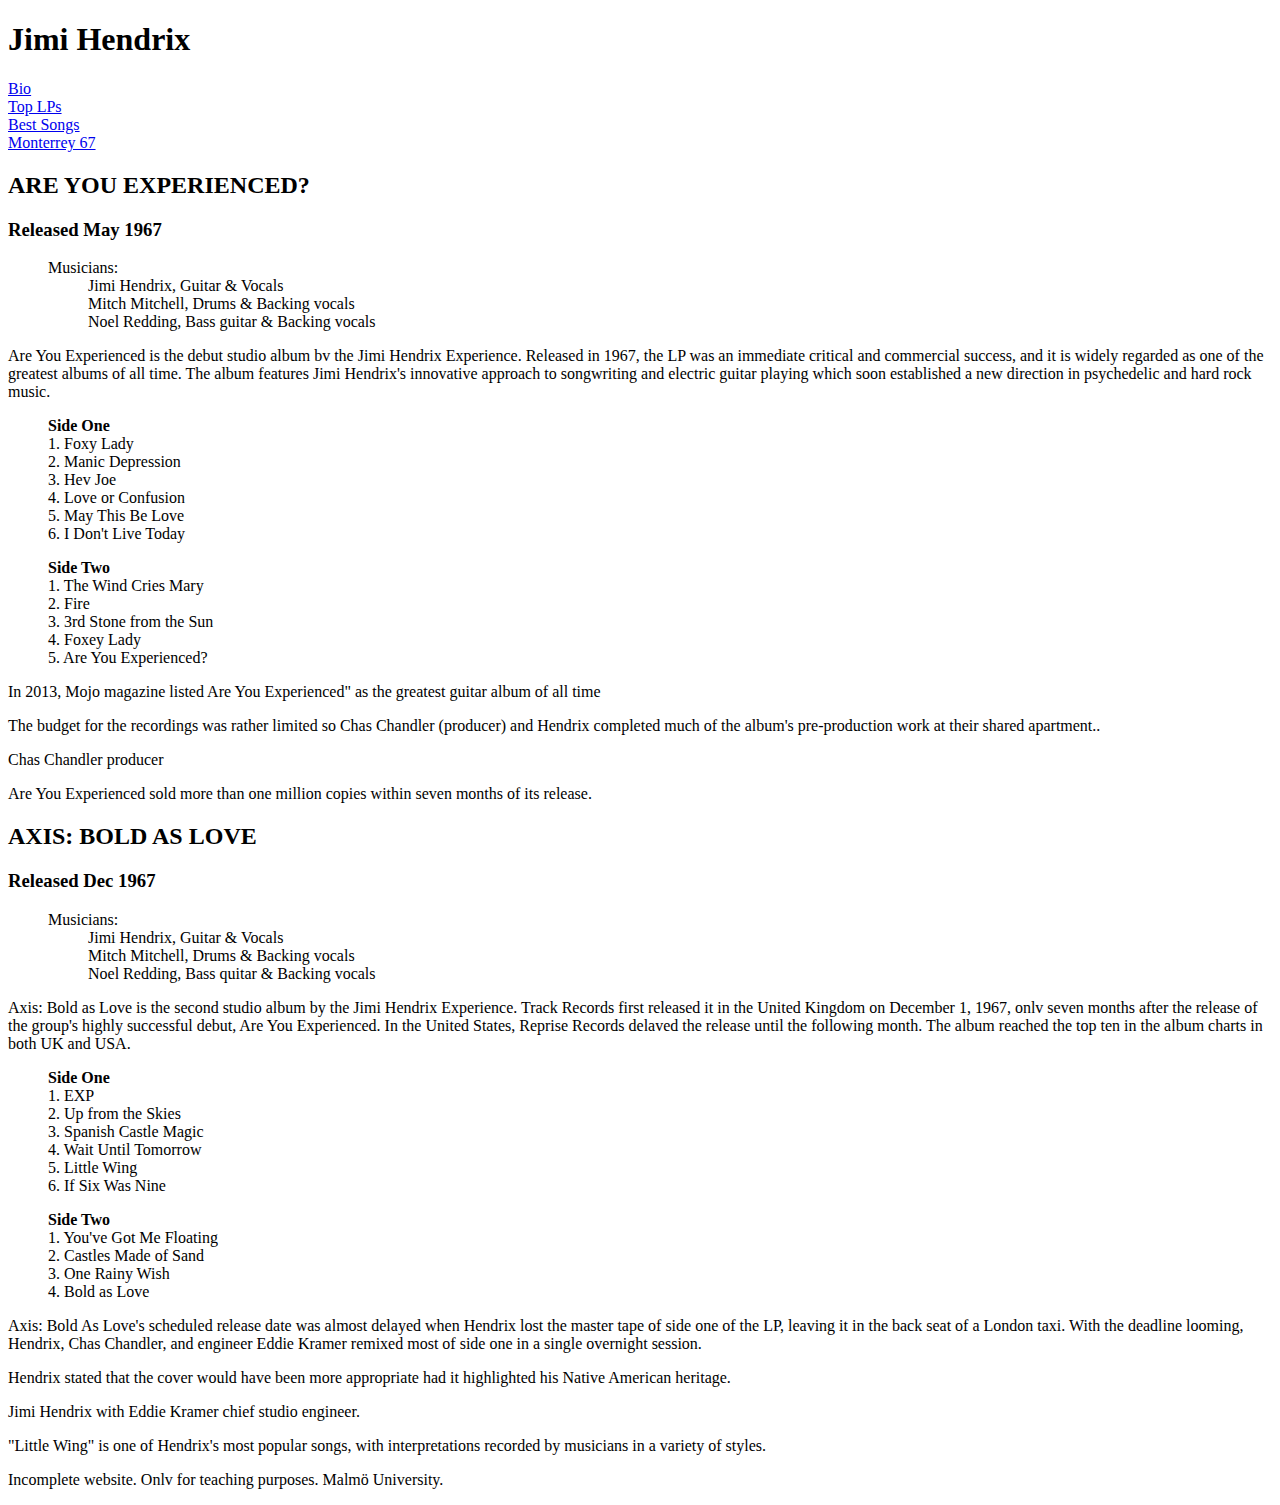
==== index.html @ 2b78b854 "html struktur" ====
<!DOCTYPE html>
<html lang="en">

<head>
    <meta charset="UTF-8">
    <meta name="viewport" content="width=device-width, initial-scale=1.0">
    <link rel="stylesheet" href="index.css">
    <title>Jimi Hendrix</title>
</head>

<body>
    <main>
        <header>
            <h1>Jimi Hendrix</h1>
        </header>

        <nav>
            <div>
                <a href="#">Bio</a>
            </div>
            <div>
                <a href="#">Top LPs</a>
            </div>
            <div>
                <a href="#">Best Songs</a>
            </div>
            <div>
                <a href="#">Monterrey 67</a>
            </div>
        </nav>

        <section>
            <article>
                <div>
                    <h2>ARE YOU EXPERIENCED?</h2>
                </div>
                <div>
                    <h3>Released May 1967</h3>
                </div>
                <div>
                    <ul>
                        <li>Musicians:</li>
                        <ul>
                            <li>Jimi Hendrix, Guitar & Vocals</li>
                            <li>Mitch Mitchell, Drums & Backing vocals </li>
                            <li>Noel Redding, Bass guitar & Backing vocals</li>
                        </ul>
                    </ul>
                </div>
                <div>
                    <p>Are You Experienced is the debut studio album bv the Jimi Hendrix Experience. Released in 1967,
                        the LP was an immediate critical and commercial success, and it is widely regarded as one of the
                        greatest albums of all time. The album features Jimi Hendrix's innovative approach to
                        songwriting and electric guitar playing which soon established a new direction in psychedelic
                        and hard rock music.</p>
                </div>

                <div>
                    <div>
                        <!-- bild här eller i css jag vet inte än-->
                    </div>
                    <div>
                        <ul>
                            <li> <span>Side One</span></li>
                            <li>1. Foxy Lady</li>
                            <li>2. Manic Depression</li>
                            <li>3. Hev Joe</li>
                            <li>4. Love or Confusion</li>
                            <li>5. May This Be Love</li>
                            <li>6. I Don't Live Today</li>
                        </ul>
                    </div>
                    <div>
                        <ul>
                            <li><span>Side Two</span></li>
                            <li>1. The Wind Cries Mary</li>
                            <li>2. Fire</li>
                            <li>3. 3rd Stone from the Sun</li>
                            <li>4. Foxey Lady</li>
                            <li>5. Are You Experienced?</li>
                        </ul>
                    </div>
                </div>
            </article>

            <article>
                <div>
                    <p>In 2013, Mojo magazine listed Are You Experienced" as the greatest guitar album of all time</p>
                </div>
                <div>
                    <p>The budget for the recordings was rather limited so
                        Chas Chandler (producer) and Hendrix completed much of the album's pre-production work at their
                        shared apartment..
                    </p>
                </div>
                <div>
                    <!--eventuellt bild här är inte säker om jag ska ha den här eller i css-->
                    <p>Chas Chandler producer</p>
                </div>
                <div>
                    <p>Are You Experienced sold more than one million copies within seven months of its release.</p>
                </div>
            </article>
        </section>

        <section>
            <article>
                <div>
                    <h2>AXIS: BOLD AS LOVE</h2>
                </div>
                <div>
                    <h3>Released Dec 1967</h3>
                </div>
                <div>
                    <ul>
                        <li>Musicians:</li>
                        <ul>
                            <li>Jimi Hendrix, Guitar & Vocals</li>
                            <li>Mitch Mitchell, Drums & Backing vocals</li>
                            <li>Noel Redding, Bass quitar & Backing vocals</li>
                        </ul>
                    </ul>
                </div>
                <div>
                    <p>Axis: Bold as Love is the second studio album by the Jimi Hendrix Experience. Track Records first
                        released it in the United Kingdom on December 1, 1967, onlv seven months after the release of
                        the group's highly successful debut, Are You Experienced. In the United States, Reprise Records
                        delaved the release until the following month. The album reached the top ten in the album charts
                        in both UK and USA.</p>
                </div>

                <div>
                    <div>
                        <!--bild här eller i css vet inte än-->
                    </div>
                    <div>
                        <ul>
                            <li><span>Side One</span></li>
                            <li>1. EXP</li>
                            <li>2. Up from the Skies</li>
                            <li>3. Spanish Castle Magic</li>
                            <li>4. Wait Until Tomorrow</li>
                            <li>5. Little Wing</li>
                            <li>6. If Six Was Nine</li>
                        </ul>
                    </div>
                    <div>
                        <ul>
                            <li><span>Side Two</span></li>
                            <li>1. You've Got Me Floating</li>
                            <li>2. Castles Made of Sand</li>
                            <li>3. One Rainy Wish</li>
                            <li>4. Bold as Love</li>
                        </ul>
                    </div>
                </div>
            </article>

            <article>
                <div>
                    <p>Axis: Bold As Love's scheduled release date was almost delayed when Hendrix lost the master tape
                        of side one of the LP, leaving it in the back seat of a London taxi. With the deadline looming,
                        Hendrix, Chas Chandler, and engineer Eddie Kramer remixed most of side one in a single overnight
                        session.</p>
                </div>
                <div>
                    <p>Hendrix stated that the cover would have been more appropriate had it highlighted his Native
                        American heritage.</p>
                </div>
                <div>
                    <!--eventuellt bild här eller i css inte säker än-->
                    <p>Jimi Hendrix with Eddie Kramer chief studio engineer. </p>
                </div>
                <div>
                    <p>"Little Wing" is one of Hendrix's most popular songs, with interpretations
                        recorded by musicians in a variety of styles.</p>
                </div>
            </article>
        </section>

        <footer>
            <p>Incomplete website. Onlv for teaching purposes. Malmö University.</p>
        </footer>
    </main>

</body>

</html>
---- index.css ----
* {
    box-sizing: border-box;
}

@font-face {
    font-family: barlow_condesed;
    src: url("./fonts/Barlow_Condensed/BarlowCondensed-Black.ttf");
}

@font-face {
    font-family: barlow_semi;
    src: url("./fonts/Barlow_Semi_Condensed/BarlowSemiCondensed-Black.ttf");
}

@font-face {
    font-family: bungee_outline;
    src: url("./fonts/Bungee_Outline/BungeeOutline-Regular.ttf");
}

@font-face {
    font-family: bungee_shade;
    src: url("./fonts/Bungee_Shade/BungeeShade-Regular.ttf");
}

ul {
    list-style: none;
}

span {
    font-weight: bold;
}
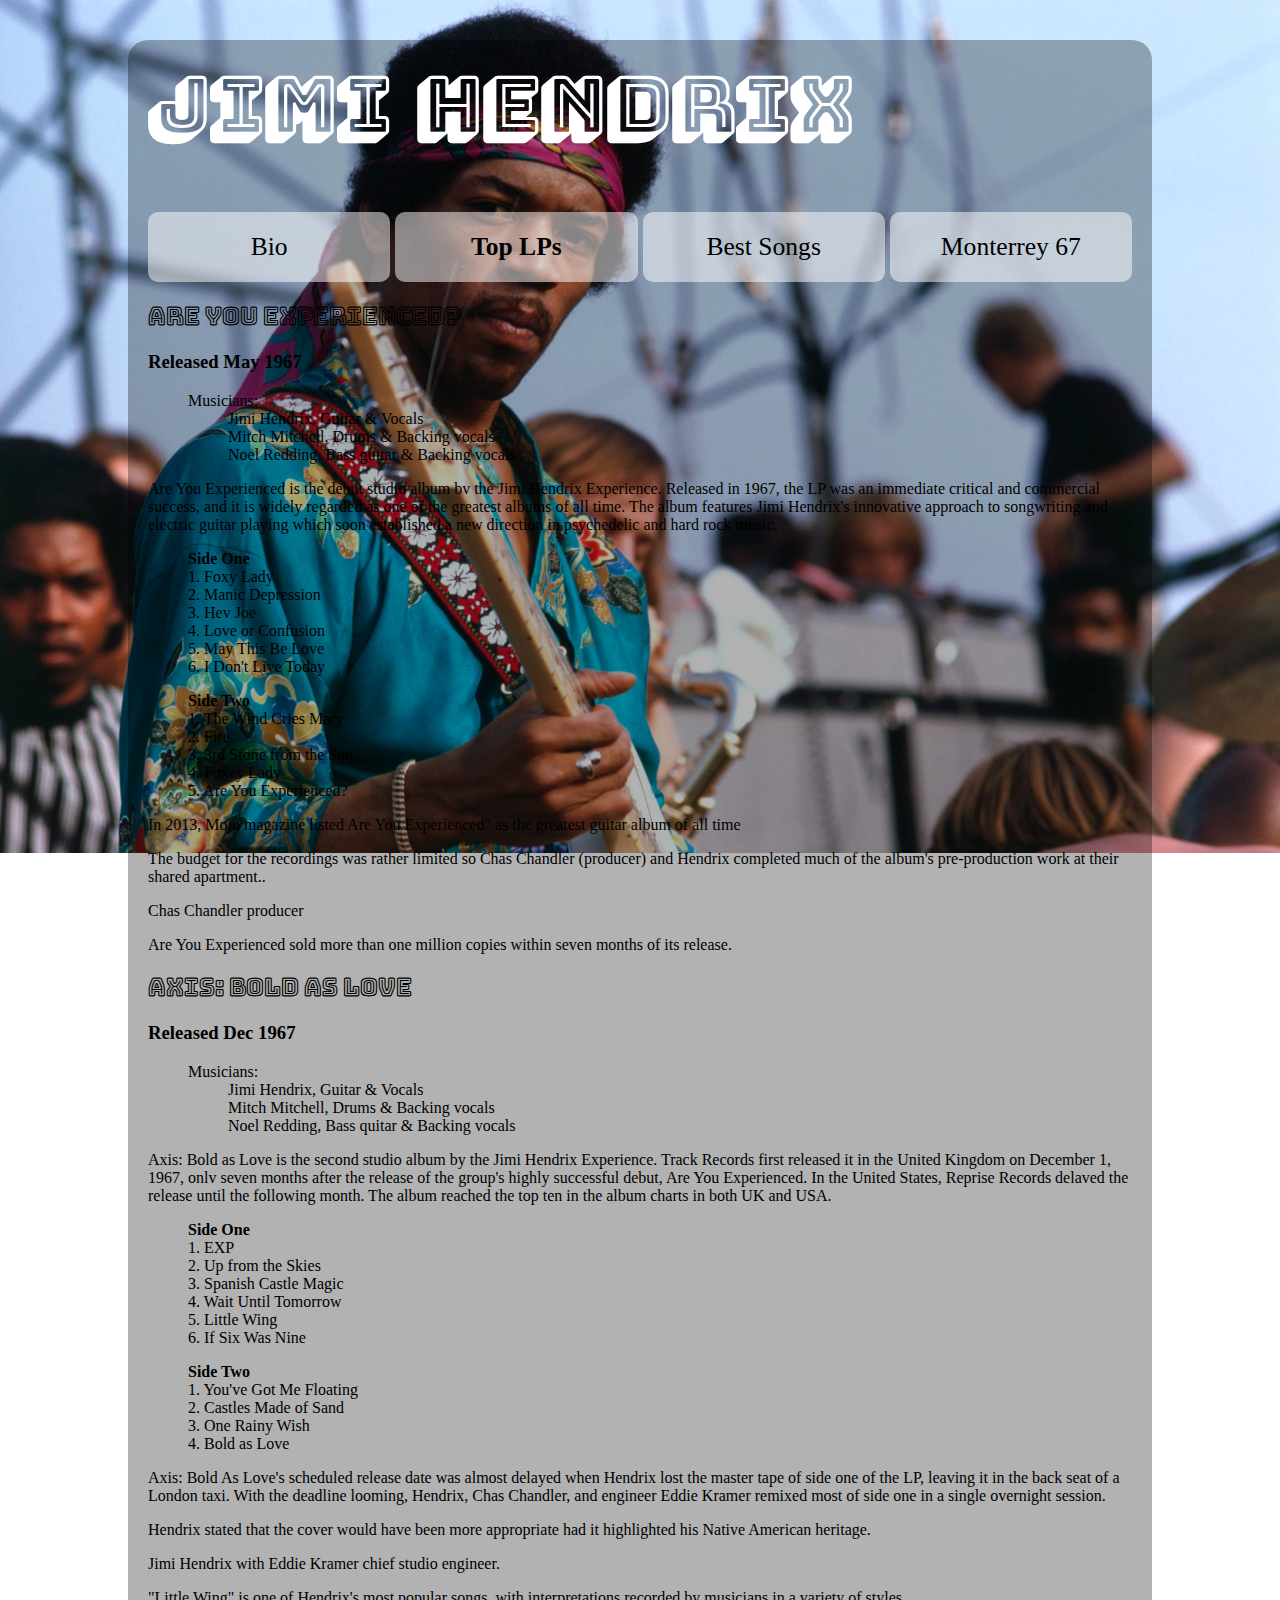
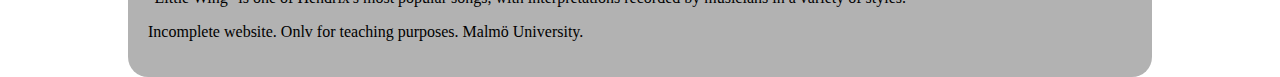
==== commit 43a8140f: "titel och nav" ====
--- a/index.html
+++ b/index.html
@@ -19,7 +19,7 @@
                 <a href="#">Bio</a>
             </div>
             <div>
-                <a href="#">Top LPs</a>
+                <a href="#"><span>Top LPs</span></a>
             </div>
             <div>
                 <a href="#">Best Songs</a>
@@ -55,7 +55,7 @@
                         and hard rock music.</p>
                 </div>
 
-                <div>
+                <div class="grid_one">
                     <div>
                         <!-- bild här eller i css jag vet inte än-->
                     </div>
@@ -83,7 +83,7 @@
                 </div>
             </article>
 
-            <article>
+            <article class="grid_two">
                 <div>
                     <p>In 2013, Mojo magazine listed Are You Experienced" as the greatest guitar album of all time</p>
                 </div>
@@ -129,7 +129,7 @@
                         in both UK and USA.</p>
                 </div>
 
-                <div>
+                <div class="grid_one">
                     <div>
                         <!--bild här eller i css vet inte än-->
                     </div>
@@ -156,7 +156,7 @@
                 </div>
             </article>
 
-            <article>
+            <article class="grid_three">
                 <div>
                     <p>Axis: Bold As Love's scheduled release date was almost delayed when Hendrix lost the master tape
                         of side one of the LP, leaving it in the back seat of a London taxi. With the deadline looming,
--- a/index.css
+++ b/index.css
@@ -22,6 +22,64 @@
     src: url("./fonts/Bungee_Shade/BungeeShade-Regular.ttf");
 }
 
+body {
+    margin: 0;
+    background-image: url("./bilder/jimi-hendrix-08.jpg");
+    background-size: contain;
+    background-repeat: no-repeat;
+    background-position:
+
+}
+
+main {
+    background-color: rgb(0, 0, 0, 0.3);
+    width: 80vw;
+    margin-left: auto;
+    margin-right: auto;
+    margin-top: 40px;
+    border-radius: 20px;
+    padding: 20px;
+}
+
+h1 {
+    font-family: bungee_shade;
+    color: white;
+    font-size: 6vw;
+    margin-top: 0;
+    margin-bottom: 60px;
+}
+
+nav {
+    display: flex;
+    align-items: center;
+    justify-content: center;
+    gap: 5px;
+}
+
+nav div {
+    background-color: rgba(255, 255, 255, 0.5);
+    flex-grow: 1;
+    flex-basis: 0;
+    flex-shrink: 1;
+    border-radius: 10px;
+    text-align: center;
+}
+
+a {
+    text-decoration: none;
+    display: block;
+    padding-top: 20px;
+    padding-bottom: 20px;
+    padding-left: 30px;
+    padding-right: 30px;
+    font-size: 2vw;
+    color: black;
+}
+
+h2 {
+    font-family: bungee_outline;
+}
+
 ul {
     list-style: none;
 }
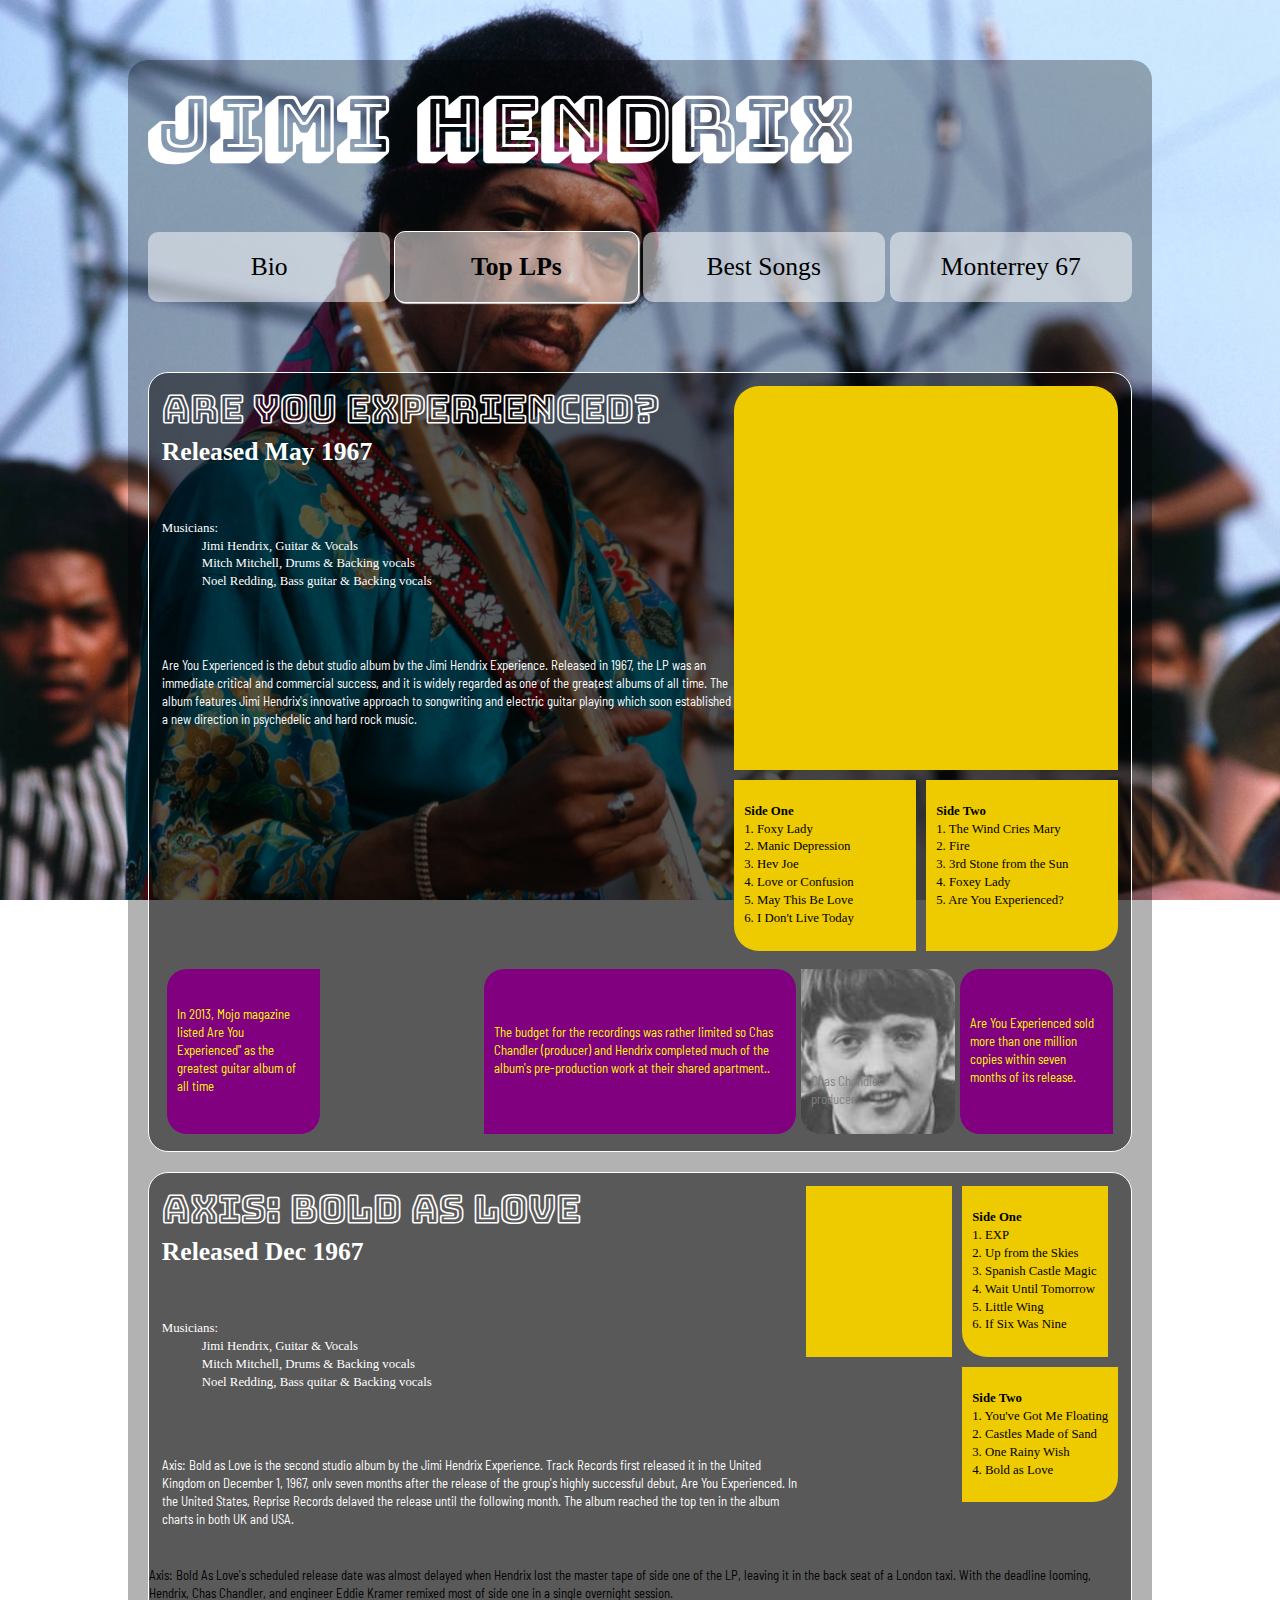
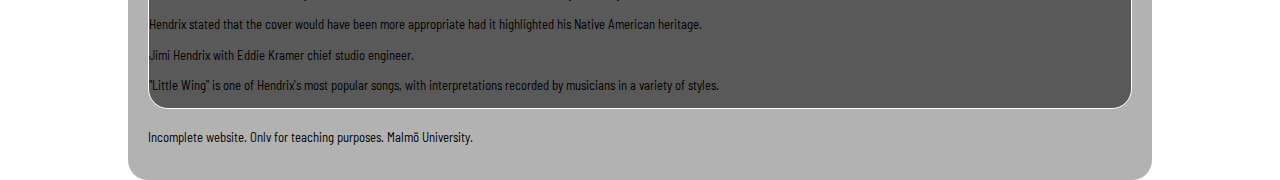
==== commit 47fb0424: "i princip klar med första delen (översidan)" ====
--- a/index.html
+++ b/index.html
@@ -30,57 +30,67 @@
         </nav>
 
         <section>
-            <article>
-                <div>
-                    <h2>ARE YOU EXPERIENCED?</h2>
-                </div>
-                <div>
-                    <h3>Released May 1967</h3>
-                </div>
-                <div>
-                    <ul>
-                        <li>Musicians:</li>
+            <article class="wrapper">
+                <div class="flex">
+                    <div>
+                        <h2>ARE YOU EXPERIENCED?</h2>
+                        <h3>Released May 1967</h3>
+                    </div>
+
+                    <div>
                         <ul>
-                            <li>Jimi Hendrix, Guitar & Vocals</li>
-                            <li>Mitch Mitchell, Drums & Backing vocals </li>
-                            <li>Noel Redding, Bass guitar & Backing vocals</li>
+                            <li>Musicians:</li>
+                            <ul>
+                                <li>Jimi Hendrix, Guitar & Vocals</li>
+                                <li>Mitch Mitchell, Drums & Backing vocals </li>
+                                <li>Noel Redding, Bass guitar & Backing vocals</li>
+                            </ul>
                         </ul>
-                    </ul>
-                </div>
-                <div>
-                    <p>Are You Experienced is the debut studio album bv the Jimi Hendrix Experience. Released in 1967,
-                        the LP was an immediate critical and commercial success, and it is widely regarded as one of the
-                        greatest albums of all time. The album features Jimi Hendrix's innovative approach to
-                        songwriting and electric guitar playing which soon established a new direction in psychedelic
-                        and hard rock music.</p>
-                </div>
-
-                <div class="grid_one">
-                    <div>
-                        <!-- bild här eller i css jag vet inte än-->
-                    </div>
-                    <div>
-                        <ul>
-                            <li> <span>Side One</span></li>
-                            <li>1. Foxy Lady</li>
-                            <li>2. Manic Depression</li>
-                            <li>3. Hev Joe</li>
-                            <li>4. Love or Confusion</li>
-                            <li>5. May This Be Love</li>
-                            <li>6. I Don't Live Today</li>
-                        </ul>
-                    </div>
-                    <div>
-                        <ul>
-                            <li><span>Side Two</span></li>
-                            <li>1. The Wind Cries Mary</li>
-                            <li>2. Fire</li>
-                            <li>3. 3rd Stone from the Sun</li>
-                            <li>4. Foxey Lady</li>
-                            <li>5. Are You Experienced?</li>
-                        </ul>
-                    </div>
-                </div>
+                    </div>
+                    <div>
+                        <p>Are You Experienced is the debut studio album bv the Jimi Hendrix Experience. Released in
+                            1967,
+                            the LP was an immediate critical and commercial success, and it is widely regarded as one of
+                            the
+                            greatest albums of all time. The album features Jimi Hendrix's innovative approach to
+                            songwriting and electric guitar playing which soon established a new direction in
+                            psychedelic
+                            and hard rock music.</p>
+                    </div>
+                </div>
+
+                <article>
+                    <div class="grid_one">
+                        <div id="img_one">
+                            <!-- bild här eller i css jag vet inte än-->
+                            <!--<img src="./bilder/are_you_experienced.jpg" alt="">-->
+                            <div>
+
+                            </div>
+                        </div>
+                        <div>
+                            <ul>
+                                <li> <span>Side One</span></li>
+                                <li>1. Foxy Lady</li>
+                                <li>2. Manic Depression</li>
+                                <li>3. Hev Joe</li>
+                                <li>4. Love or Confusion</li>
+                                <li>5. May This Be Love</li>
+                                <li>6. I Don't Live Today</li>
+                            </ul>
+                        </div>
+                        <div>
+                            <ul>
+                                <li><span>Side Two</span></li>
+                                <li>1. The Wind Cries Mary</li>
+                                <li>2. Fire</li>
+                                <li>3. 3rd Stone from the Sun</li>
+                                <li>4. Foxey Lady</li>
+                                <li>5. Are You Experienced?</li>
+                            </ul>
+                        </div>
+                    </div>
+                </article>
             </article>
 
             <article class="grid_two">
@@ -95,7 +105,7 @@
                 </div>
                 <div>
                     <!--eventuellt bild här är inte säker om jag ska ha den här eller i css-->
-                    <p>Chas Chandler producer</p>
+                    <p>Chas Chandler <br>producer</br></p>
                 </div>
                 <div>
                     <p>Are You Experienced sold more than one million copies within seven months of its release.</p>
@@ -104,59 +114,65 @@
         </section>
 
         <section>
-            <article>
-                <div>
-                    <h2>AXIS: BOLD AS LOVE</h2>
-                </div>
-                <div>
-                    <h3>Released Dec 1967</h3>
-                </div>
-                <div>
-                    <ul>
-                        <li>Musicians:</li>
+            <article class="wrapper">
+                <div class="flex">
+                    <div>
+                        <h2>AXIS: BOLD AS LOVE</h2>
+                        <h3>Released Dec 1967</h3>
+                    </div>
+                    <div>
                         <ul>
-                            <li>Jimi Hendrix, Guitar & Vocals</li>
-                            <li>Mitch Mitchell, Drums & Backing vocals</li>
-                            <li>Noel Redding, Bass quitar & Backing vocals</li>
+                            <li>Musicians:</li>
+                            <ul>
+                                <li>Jimi Hendrix, Guitar & Vocals</li>
+                                <li>Mitch Mitchell, Drums & Backing vocals</li>
+                                <li>Noel Redding, Bass quitar & Backing vocals</li>
+                            </ul>
                         </ul>
-                    </ul>
-                </div>
-                <div>
-                    <p>Axis: Bold as Love is the second studio album by the Jimi Hendrix Experience. Track Records first
-                        released it in the United Kingdom on December 1, 1967, onlv seven months after the release of
-                        the group's highly successful debut, Are You Experienced. In the United States, Reprise Records
-                        delaved the release until the following month. The album reached the top ten in the album charts
-                        in both UK and USA.</p>
-                </div>
-
-                <div class="grid_one">
-                    <div>
-                        <!--bild här eller i css vet inte än-->
-                    </div>
-                    <div>
-                        <ul>
-                            <li><span>Side One</span></li>
-                            <li>1. EXP</li>
-                            <li>2. Up from the Skies</li>
-                            <li>3. Spanish Castle Magic</li>
-                            <li>4. Wait Until Tomorrow</li>
-                            <li>5. Little Wing</li>
-                            <li>6. If Six Was Nine</li>
-                        </ul>
-                    </div>
-                    <div>
-                        <ul>
-                            <li><span>Side Two</span></li>
-                            <li>1. You've Got Me Floating</li>
-                            <li>2. Castles Made of Sand</li>
-                            <li>3. One Rainy Wish</li>
-                            <li>4. Bold as Love</li>
-                        </ul>
-                    </div>
-                </div>
-            </article>
-
-            <article class="grid_three">
+                    </div>
+                    <div>
+                        <p>Axis: Bold as Love is the second studio album by the Jimi Hendrix Experience. Track Records
+                            first
+                            released it in the United Kingdom on December 1, 1967, onlv seven months after the release
+                            of
+                            the group's highly successful debut, Are You Experienced. In the United States, Reprise
+                            Records
+                            delaved the release until the following month. The album reached the top ten in the album
+                            charts
+                            in both UK and USA.</p>
+                    </div>
+                </div>
+
+                <article>
+                    <div class="grid_one">
+                        <div id="img_two">
+                            <!--bild här eller i css vet inte än-->
+                        </div>
+                        <div>
+                            <ul>
+                                <li><span>Side One</span></li>
+                                <li>1. EXP</li>
+                                <li>2. Up from the Skies</li>
+                                <li>3. Spanish Castle Magic</li>
+                                <li>4. Wait Until Tomorrow</li>
+                                <li>5. Little Wing</li>
+                                <li>6. If Six Was Nine</li>
+                            </ul>
+                        </div>
+                        <div>
+                            <ul>
+                                <li><span>Side Two</span></li>
+                                <li>1. You've Got Me Floating</li>
+                                <li>2. Castles Made of Sand</li>
+                                <li>3. One Rainy Wish</li>
+                                <li>4. Bold as Love</li>
+                            </ul>
+                        </div>
+                    </div>
+                </article>
+            </article>
+
+            <article id="grid_three">
                 <div>
                     <p>Axis: Bold As Love's scheduled release date was almost delayed when Hendrix lost the master tape
                         of side one of the LP, leaving it in the back seat of a London taxi. With the deadline looming,
--- a/index.css
+++ b/index.css
@@ -13,6 +13,11 @@
 }
 
 @font-face {
+    font-family: barlow_semi_regular;
+    src: url("./fonts/Barlow_Semi_Condensed/BarlowSemiCondensed-Regular.ttf");
+}
+
+@font-face {
     font-family: bungee_outline;
     src: url("./fonts/Bungee_Outline/BungeeOutline-Regular.ttf");
 }
@@ -25,10 +30,9 @@
 body {
     margin: 0;
     background-image: url("./bilder/jimi-hendrix-08.jpg");
-    background-size: contain;
+    background-size: cover;
     background-repeat: no-repeat;
-    background-position:
-
+    background-attachment: fixed;
 }
 
 main {
@@ -36,7 +40,7 @@
     width: 80vw;
     margin-left: auto;
     margin-right: auto;
-    margin-top: 40px;
+    margin-top: 60px;
     border-radius: 20px;
     padding: 20px;
 }
@@ -47,22 +51,6 @@
     font-size: 6vw;
     margin-top: 0;
     margin-bottom: 60px;
-}
-
-nav {
-    display: flex;
-    align-items: center;
-    justify-content: center;
-    gap: 5px;
-}
-
-nav div {
-    background-color: rgba(255, 255, 255, 0.5);
-    flex-grow: 1;
-    flex-basis: 0;
-    flex-shrink: 1;
-    border-radius: 10px;
-    text-align: center;
 }
 
 a {
@@ -78,12 +66,209 @@
 
 h2 {
     font-family: bungee_outline;
+    margin: 0;
+    color: white;
+    font-size: 3vw;
+}
+
+h3 {
+    margin: 0;
+    margin-top: 5px;
+    color: white;
+    font-size: 2vw;
+}
+
+p {
+    font-size: 1vw;
+    line-height: 1.4;
+    font-family: barlow_semi_regular;
+    font-weight: lighter;
 }
 
 ul {
     list-style: none;
+    font-size: 1vw;
+    line-height: 1.4;
+}
+
+nav {
+    display: flex;
+    align-items: center;
+    justify-content: center;
+
+    gap: 5px;
+    margin-bottom: 70px;
+}
+
+nav div:nth-child(2) {
+    outline: 1px solid white;
+    box-shadow: 1px 1px 1px 1px rgba(255, 255, 255, 0.8);
+}
+
+nav div:nth-child(1):hover {
+    background-color: rgba(0, 0, 0, 0.5);
+}
+
+nav div:nth-child(2) a:hover {
+    color: black;
+}
+
+nav div:nth-child(3):hover {
+    background-color: rgba(0, 0, 0, 0.5);
+}
+
+nav div:nth-child(4):hover {
+    background-color: rgba(0, 0, 0, 0.5);
+}
+
+nav div a:hover {
+    color: white;
+}
+
+nav div {
+    background-color: rgba(255, 255, 255, 0.5);
+    flex-grow: 1;
+    flex-basis: 0;
+    flex-shrink: 1;
+    border-radius: 10px;
+    text-align: center;
 }
 
 span {
     font-weight: bold;
+}
+
+section {
+    background-color: rgba(0, 0, 0, 0.5);
+    border: 1px solid white;
+    border-radius: 20px;
+    margin-top: 20px;
+    margin-bottom: 20px;
+    margin-left: auto;
+    margin-right: auto;
+}
+
+.wrapper {
+    display: flex;
+    width: 100%;
+    justify-content: center;
+    padding: 1vw;
+}
+
+.wrapper:nth-child(2) {
+    gap: 10px;
+}
+
+.flex {
+    display: flex;
+    flex-direction: column;
+    gap: 40px;
+    flex-grow: 1;
+    flex-basis: 0;
+}
+
+.flex p {
+    color: white;
+}
+
+.flex div>ul {
+    padding: 0;
+    color: white;
+}
+
+.grid_one {
+    display: grid;
+    grid-template-columns: repeat(2, 1fr);
+    grid-template-rows: 1fr auto;
+    row-gap: 10px;
+    column-gap: 10px;
+    background-color: transparent;
+}
+
+.grid_one div>ul {
+    padding: 10px;
+}
+
+.grid_one div {
+    background-color: #eecb00;
+}
+
+.grid_one div:nth-child(1)>div {}
+
+.grid_one div:nth-child(2) {
+    border-radius: 0 0 0 25px;
+}
+
+.grid_one div:nth-child(3) {
+    border-radius: 0 0 25px 0;
+    grid-column: 2 / 4;
+}
+
+#img_one {
+    grid-column: 1 / 4;
+    background-image: url("./bilder/are_you_experienced.jpg");
+    background-position: center;
+    background-repeat: no-repeat;
+    background-size: cover;
+    padding: 15vw;
+    border-radius: 25px 25px 0 0;
+
+    transition-property: background;
+    transition-duration: 1000ms;
+}
+
+#img_one:hover {
+    background-image: url("./bilder/groupphoto.jpg");
+}
+
+
+.grid_two {
+    display: grid;
+    grid-template-columns: repeat(6, 1fr);
+    background-color: transparent;
+    margin: 1vw;
+    margin-top: 0;
+    padding: 5px;
+    gap: 5px;
+    color: yellow;
+}
+
+.grid_two div {
+    padding: 25px 10px 25px 10px;
+    display: flex;
+    font-size: 1vw;
+    align-items: center;
+    background-color: purple;
+}
+
+.grid_two div p {
+    text-align: left;
+    line-height: 1.4;
+}
+
+.grid_two div:nth-child(1) {
+    border-radius: 20px 0 20px 20px;
+}
+
+.grid_two div:nth-child(2) {
+    grid-column: 3 / span 2;
+    border-radius: 20px 20px 20px 0;
+}
+
+.grid_two div:nth-child(3) {
+    border-radius: 0 20px 20px 20px;
+    color: grey;
+    align-items: end;
+
+    background-image: url("./bilder/chas_chandler.jpg");
+    background-position: center;
+    background-repeat: no-repeat;
+}
+
+.grid_two div:nth-child(3)>p {
+    margin: 0;
+}
+
+.grid_two div:nth-child(4) {
+    border-radius: 20px 20px 0 20px;
 }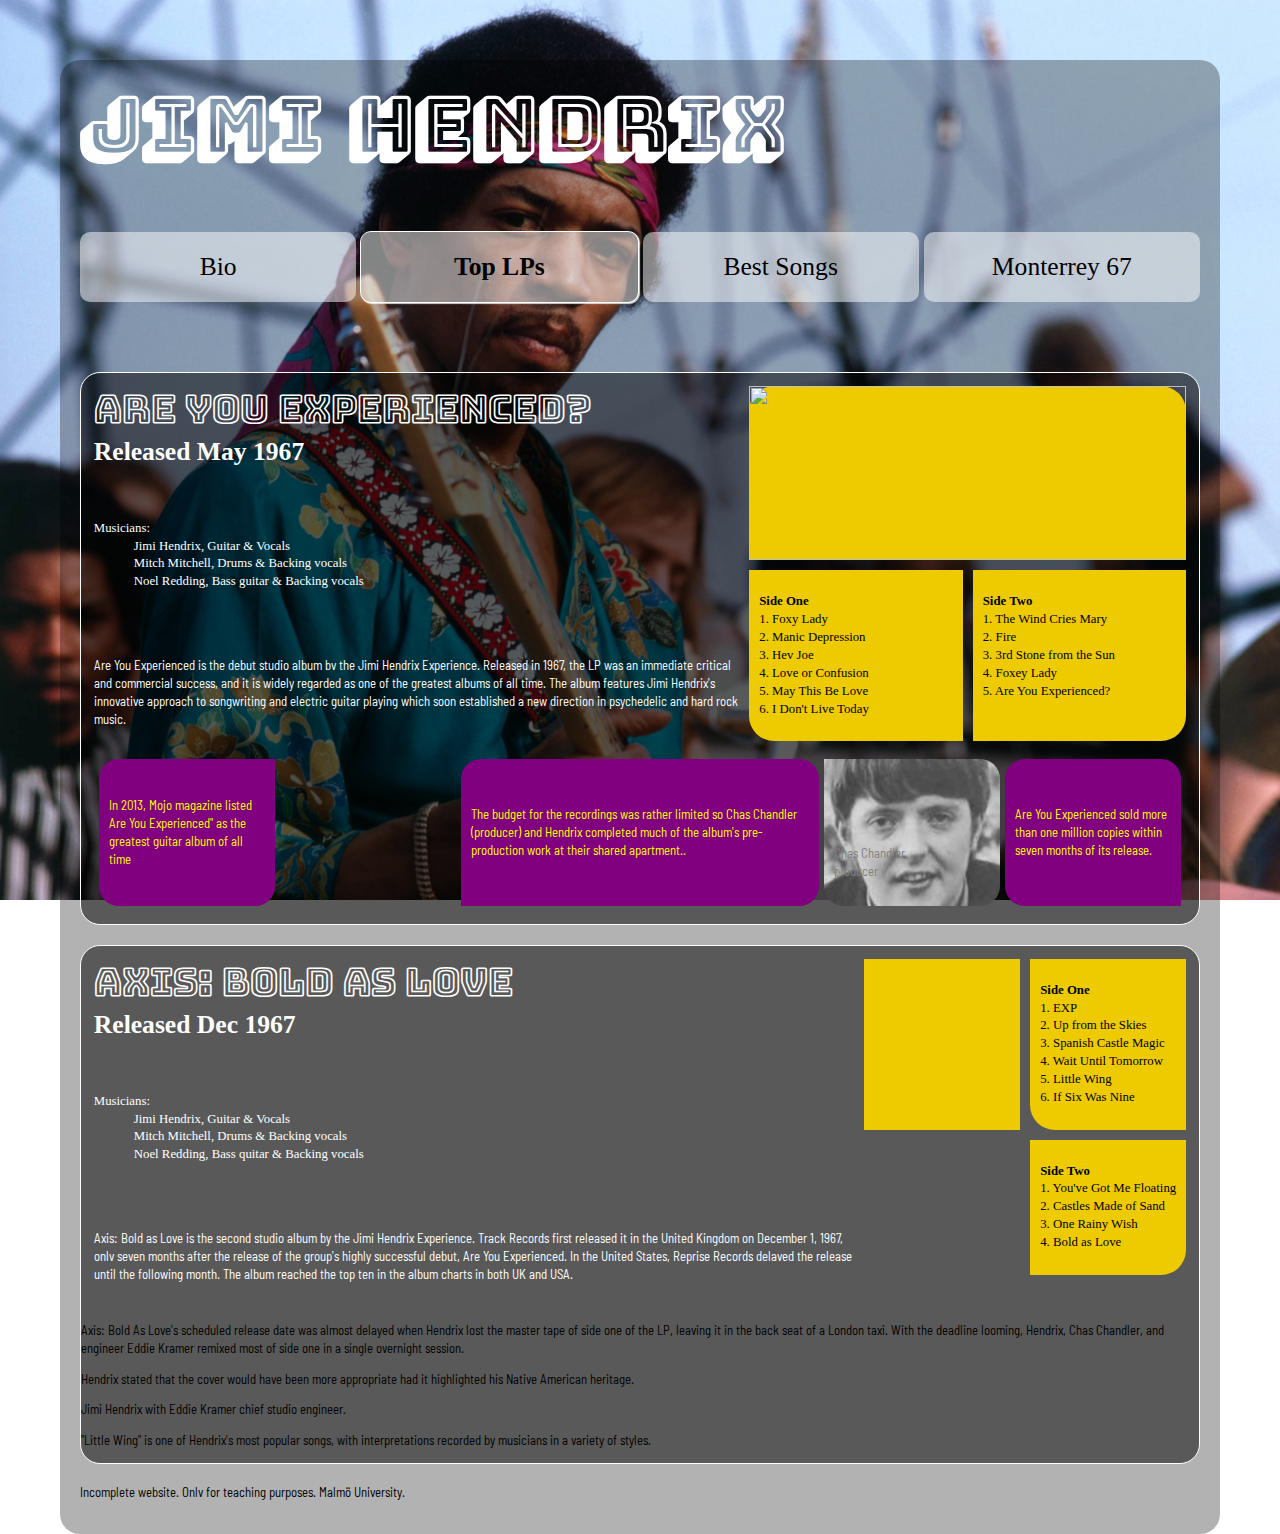
==== commit df3ddcd3: "lagt till en bild i html" ====
--- a/index.html
+++ b/index.html
@@ -59,38 +59,38 @@
                     </div>
                 </div>
 
-                <article>
-                    <div class="grid_one">
-                        <div id="img_one">
-                            <!-- bild här eller i css jag vet inte än-->
-                            <!--<img src="./bilder/are_you_experienced.jpg" alt="">-->
-                            <div>
-
-                            </div>
-                        </div>
+
+                <div class="grid_one">
+                    <div id="img_one">
+                        <!-- bild här eller i css jag vet inte än-->
+                        <!--<img src="./bilder/are_you_experienced.jpg" alt="">-->
+                        <img src="bilder/are_you_experienced.jpg" alt="">
                         <div>
-                            <ul>
-                                <li> <span>Side One</span></li>
-                                <li>1. Foxy Lady</li>
-                                <li>2. Manic Depression</li>
-                                <li>3. Hev Joe</li>
-                                <li>4. Love or Confusion</li>
-                                <li>5. May This Be Love</li>
-                                <li>6. I Don't Live Today</li>
-                            </ul>
-                        </div>
-                        <div>
-                            <ul>
-                                <li><span>Side Two</span></li>
-                                <li>1. The Wind Cries Mary</li>
-                                <li>2. Fire</li>
-                                <li>3. 3rd Stone from the Sun</li>
-                                <li>4. Foxey Lady</li>
-                                <li>5. Are You Experienced?</li>
-                            </ul>
-                        </div>
-                    </div>
-                </article>
+
+                        </div>
+                    </div>
+                    <div>
+                        <ul>
+                            <li> <span>Side One</span></li>
+                            <li>1. Foxy Lady</li>
+                            <li>2. Manic Depression</li>
+                            <li>3. Hev Joe</li>
+                            <li>4. Love or Confusion</li>
+                            <li>5. May This Be Love</li>
+                            <li>6. I Don't Live Today</li>
+                        </ul>
+                    </div>
+                    <div>
+                        <ul>
+                            <li><span>Side Two</span></li>
+                            <li>1. The Wind Cries Mary</li>
+                            <li>2. Fire</li>
+                            <li>3. 3rd Stone from the Sun</li>
+                            <li>4. Foxey Lady</li>
+                            <li>5. Are You Experienced?</li>
+                        </ul>
+                    </div>
+                </div>
             </article>
 
             <article class="grid_two">
--- a/index.css
+++ b/index.css
@@ -37,9 +37,9 @@
 
 main {
     background-color: rgb(0, 0, 0, 0.3);
-    width: 80vw;
-    margin-left: auto;
-    margin-right: auto;
+    max-width: 1200px;
+    margin-left: 60px;
+    margin-right: 60px;
     margin-top: 60px;
     border-radius: 20px;
     padding: 20px;
@@ -179,10 +179,11 @@
 .grid_one {
     display: grid;
     grid-template-columns: repeat(2, 1fr);
-    grid-template-rows: 1fr auto;
+    grid-template-rows: 1fr;
     row-gap: 10px;
     column-gap: 10px;
     background-color: transparent;
+    flex-basis: 40%;
 }
 
 .grid_one div>ul {
@@ -201,20 +202,23 @@
 
 .grid_one div:nth-child(3) {
     border-radius: 0 0 25px 0;
-    grid-column: 2 / 4;
+    grid-column: 2 / 3;
 }
 
 #img_one {
-    grid-column: 1 / 4;
-    background-image: url("./bilder/are_you_experienced.jpg");
-    background-position: center;
+    grid-column: 1 / 3;
+    /*background-image: url("./bilder/are_you_experienced.jpg");*/
+    /*background-position: center;
     background-repeat: no-repeat;
     background-size: cover;
-    padding: 15vw;
+    padding: 15vw;*/
     border-radius: 25px 25px 0 0;
 
-    transition-property: background;
-    transition-duration: 1000ms;
+}
+
+img {
+    width: 100%;
+    height: 100%;
 }
 
 #img_one:hover {
@@ -271,4 +275,11 @@
 
 .grid_two div:nth-child(4) {
     border-radius: 20px 20px 0 20px;
+}
+
+@media (max-width: 500px) {
+
+    .wrapper {
+        flex-direction: column-reverse;
+    }
 }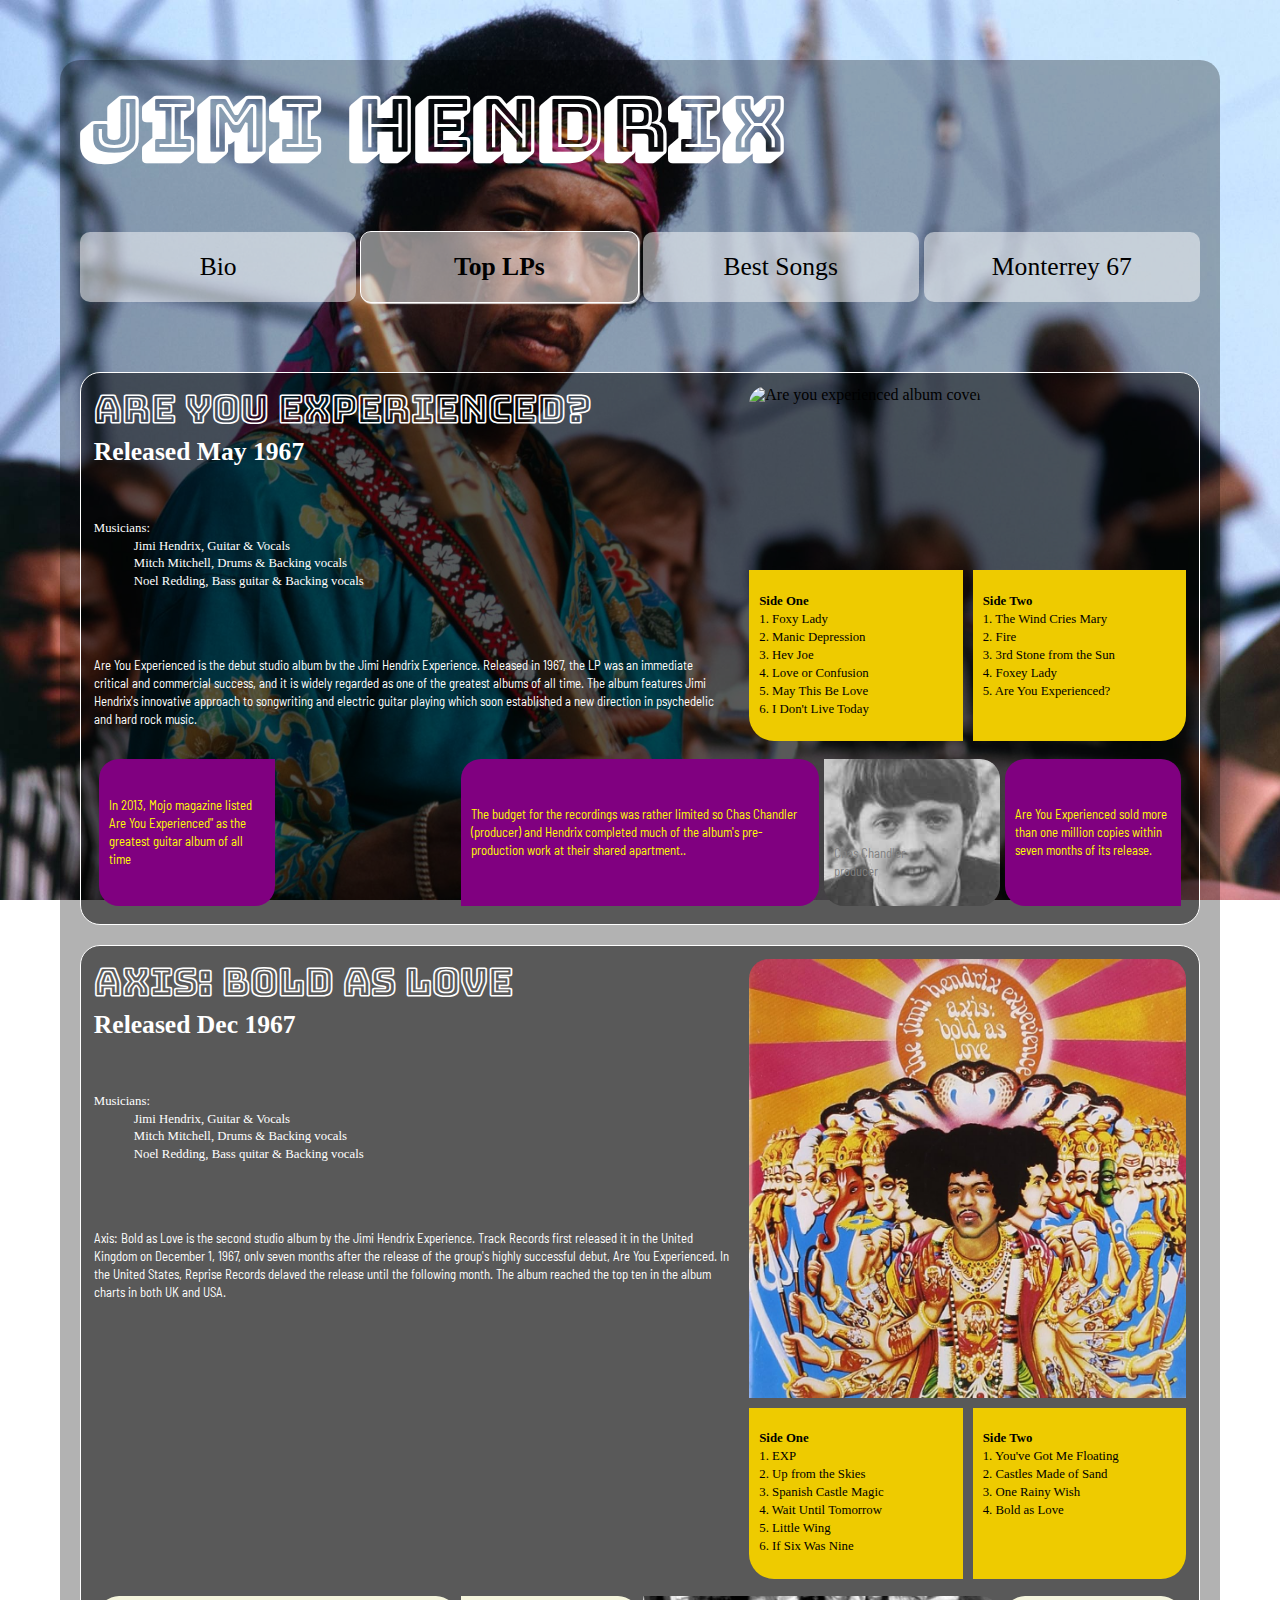
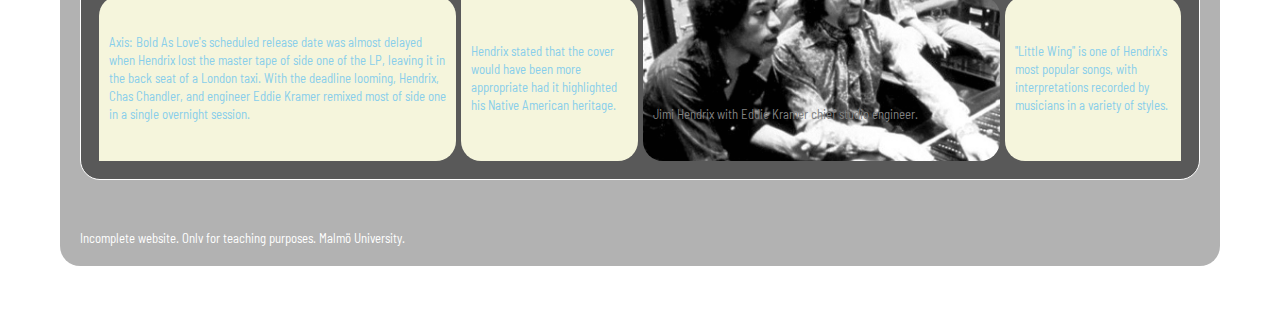
==== commit edde9ebc: "Desktop layout klar (i princip)" ====
--- a/index.html
+++ b/index.html
@@ -61,10 +61,11 @@
 
 
                 <div class="grid_one">
-                    <div id="img_one">
+                    <div>
                         <!-- bild här eller i css jag vet inte än-->
                         <!--<img src="./bilder/are_you_experienced.jpg" alt="">-->
-                        <img src="bilder/are_you_experienced.jpg" alt="">
+                        <img src="bilder/are_you_experienced.jpg" alt="Are you experienced album cover">
+                        <img src="bilder/groupphoto.jpg" alt="Group photo of The Jimi Hendrix Experience">
                         <div>
 
                         </div>
@@ -143,36 +144,37 @@
                     </div>
                 </div>
 
-                <article>
-                    <div class="grid_one">
-                        <div id="img_two">
-                            <!--bild här eller i css vet inte än-->
-                        </div>
-                        <div>
-                            <ul>
-                                <li><span>Side One</span></li>
-                                <li>1. EXP</li>
-                                <li>2. Up from the Skies</li>
-                                <li>3. Spanish Castle Magic</li>
-                                <li>4. Wait Until Tomorrow</li>
-                                <li>5. Little Wing</li>
-                                <li>6. If Six Was Nine</li>
-                            </ul>
-                        </div>
-                        <div>
-                            <ul>
-                                <li><span>Side Two</span></li>
-                                <li>1. You've Got Me Floating</li>
-                                <li>2. Castles Made of Sand</li>
-                                <li>3. One Rainy Wish</li>
-                                <li>4. Bold as Love</li>
-                            </ul>
-                        </div>
-                    </div>
-                </article>
-            </article>
-
-            <article id="grid_three">
+
+                <div class="grid_one">
+                    <div>
+                        <!--bild här eller i css vet inte än-->
+                        <img src="./bilder/axis.jpg" alt="">
+                        <img src="bilder/axistwo.jpg" alt="">
+                    </div>
+                    <div>
+                        <ul>
+                            <li><span>Side One</span></li>
+                            <li>1. EXP</li>
+                            <li>2. Up from the Skies</li>
+                            <li>3. Spanish Castle Magic</li>
+                            <li>4. Wait Until Tomorrow</li>
+                            <li>5. Little Wing</li>
+                            <li>6. If Six Was Nine</li>
+                        </ul>
+                    </div>
+                    <div>
+                        <ul>
+                            <li><span>Side Two</span></li>
+                            <li>1. You've Got Me Floating</li>
+                            <li>2. Castles Made of Sand</li>
+                            <li>3. One Rainy Wish</li>
+                            <li>4. Bold as Love</li>
+                        </ul>
+                    </div>
+                </div>
+            </article>
+
+            <article class="grid_three">
                 <div>
                     <p>Axis: Bold As Love's scheduled release date was almost delayed when Hendrix lost the master tape
                         of side one of the LP, leaving it in the back seat of a London taxi. With the deadline looming,
--- a/index.css
+++ b/index.css
@@ -41,8 +41,10 @@
     margin-left: 60px;
     margin-right: 60px;
     margin-top: 60px;
+    margin-bottom: 60px;
     border-radius: 20px;
-    padding: 20px;
+    padding: 20px 20px 5px 20px;
+
 }
 
 h1 {
@@ -165,6 +167,7 @@
     gap: 40px;
     flex-grow: 1;
     flex-basis: 0;
+    margin-right: 20px;
 }
 
 .flex p {
@@ -182,7 +185,6 @@
     grid-template-rows: 1fr;
     row-gap: 10px;
     column-gap: 10px;
-    background-color: transparent;
     flex-basis: 40%;
 }
 
@@ -194,7 +196,36 @@
     background-color: #eecb00;
 }
 
-.grid_one div:nth-child(1)>div {}
+.grid_one>div {
+    position: relative;
+}
+
+.grid_one>div img:nth-of-type(1) {
+    transition: 1s;
+}
+
+.grid_one>div img:nth-of-type(2) {
+    position: absolute;
+    top: 0;
+    right: 0;
+    bottom: 0;
+    left: 0;
+    opacity: 0;
+    transition: 1s;
+}
+
+.grid_one>div:hover>img:nth-of-type(1) {
+    opacity: 0;
+}
+
+.grid_one>div:hover>img:nth-of-type(2) {
+    opacity: 1;
+}
+
+.grid_one div:nth-child(1) {
+    grid-column: 1 / 3;
+    background-color: transparent;
+}
 
 .grid_one div:nth-child(2) {
     border-radius: 0 0 0 25px;
@@ -205,43 +236,30 @@
     grid-column: 2 / 3;
 }
 
-#img_one {
-    grid-column: 1 / 3;
-    /*background-image: url("./bilder/are_you_experienced.jpg");*/
-    /*background-position: center;
-    background-repeat: no-repeat;
-    background-size: cover;
-    padding: 15vw;*/
-    border-radius: 25px 25px 0 0;
-
-}
-
 img {
     width: 100%;
     height: 100%;
-}
-
-#img_one:hover {
-    background-image: url("./bilder/groupphoto.jpg");
-}
-
+    border-radius: 20px 20px 0 0;
+}
 
 .grid_two {
     display: grid;
     grid-template-columns: repeat(6, 1fr);
-    background-color: transparent;
     margin: 1vw;
     margin-top: 0;
     padding: 5px;
     gap: 5px;
+
     color: yellow;
+    background-color: transparent;
 }
 
 .grid_two div {
+    display: flex;
+    align-items: center;
+
     padding: 25px 10px 25px 10px;
-    display: flex;
     font-size: 1vw;
-    align-items: center;
     background-color: purple;
 }
 
@@ -266,6 +284,7 @@
 
     background-image: url("./bilder/chas_chandler.jpg");
     background-position: center;
+    background-size: cover;
     background-repeat: no-repeat;
 }
 
@@ -275,6 +294,63 @@
 
 .grid_two div:nth-child(4) {
     border-radius: 20px 20px 0 20px;
+}
+
+.grid_three {
+    display: grid;
+    grid-template-columns: repeat(6, 1fr);
+    margin: 1vw;
+    margin-top: 0;
+    padding: 5px;
+    gap: 5px;
+
+    background-color: transparent;
+    color: skyblue;
+}
+
+.grid_three div {
+    display: flex;
+    align-items: center;
+
+    padding: 25px 10px 25px 10px;
+    font-size: 1vw;
+    background-color: beige;
+}
+
+.grid_three div p {
+    text-align: left;
+    line-height: 1.4;
+}
+
+.grid_three div:nth-child(1) {
+    grid-column: 1 / span 2;
+    border-radius: 20px 20px 20px 0;
+}
+
+.grid_three div:nth-child(2) {
+    border-radius: 0 20px 20px 20px;
+}
+
+.grid_three div:nth-child(3) {
+    grid-column: 4 / span 2;
+    align-items: end;
+
+    color: grey;
+    border-radius: 0 20px 20px 20px;
+
+    background-image: url("bilder/eddie.png");
+    background-size: cover;
+    background-position: center;
+    background-repeat: no-repeat;
+}
+
+.grid_three div:nth-child(4) {
+    border-radius: 20px 20px 0 20px;
+}
+
+footer {
+    margin: 50px 0 0 0;
+    color: white;
 }
 
 @media (max-width: 500px) {
@@ -282,4 +358,6 @@
     .wrapper {
         flex-direction: column-reverse;
     }
-}+}
+
+/* Göra om så att varje grid har sin class/id. Ta bordt #img id:n för jag borde kunna komma åt dem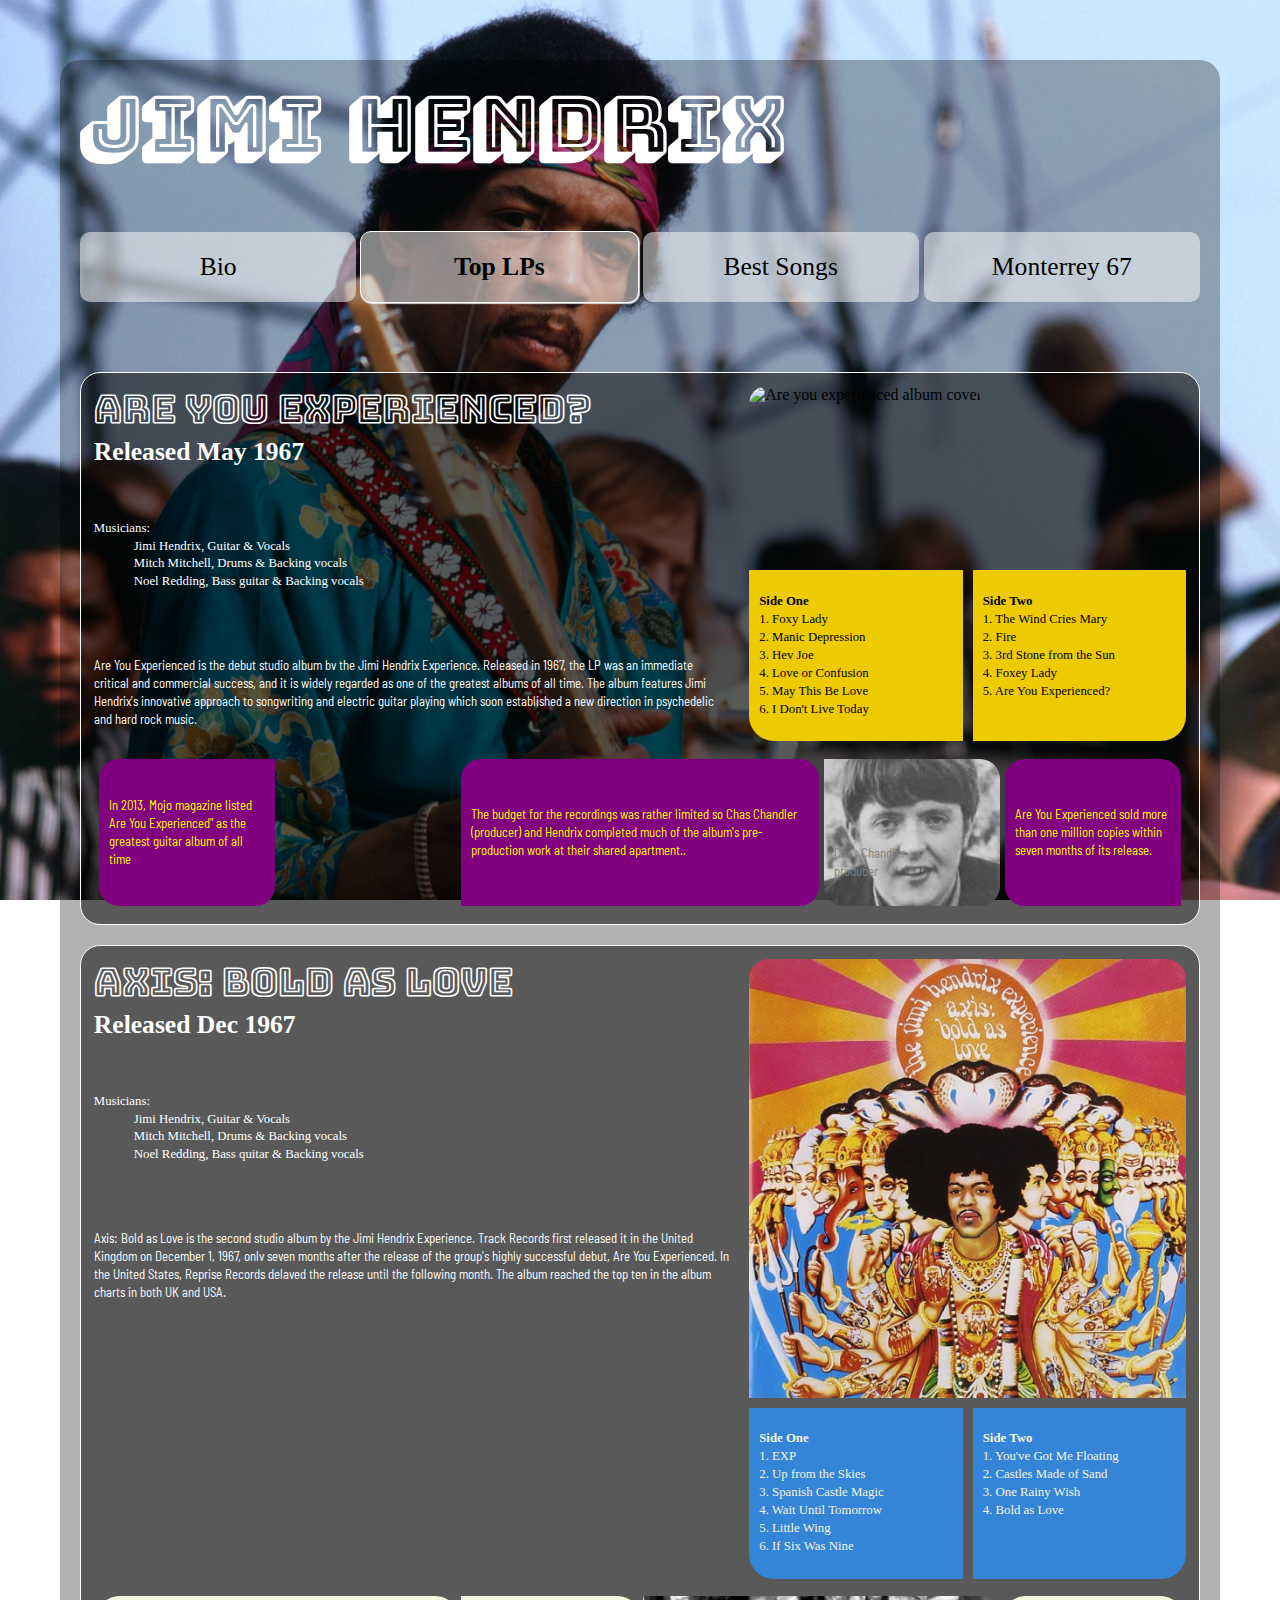
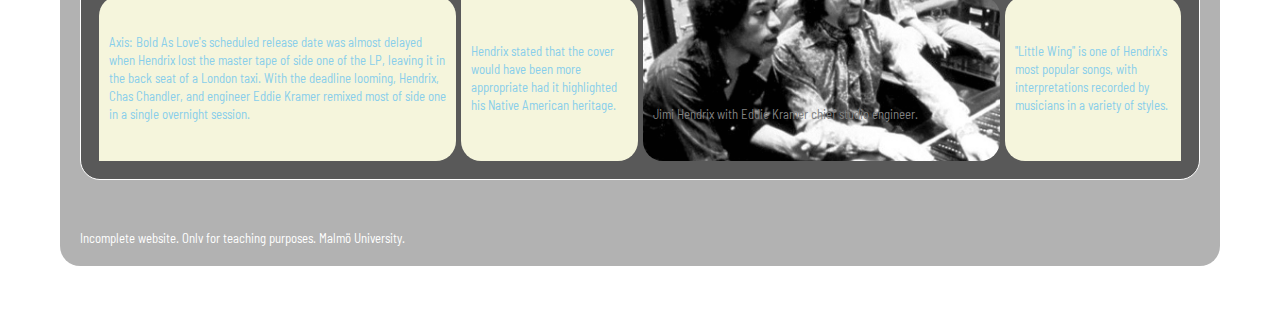
==== commit 83a1a3bc: "påbörjat mobilversionen" ====
--- a/index.html
+++ b/index.html
@@ -66,9 +66,6 @@
                         <!--<img src="./bilder/are_you_experienced.jpg" alt="">-->
                         <img src="bilder/are_you_experienced.jpg" alt="Are you experienced album cover">
                         <img src="bilder/groupphoto.jpg" alt="Group photo of The Jimi Hendrix Experience">
-                        <div>
-
-                        </div>
                     </div>
                     <div>
                         <ul>
@@ -145,7 +142,7 @@
                 </div>
 
 
-                <div class="grid_one">
+                <div class="grid_one" id="blue">
                     <div>
                         <!--bild här eller i css vet inte än-->
                         <img src="./bilder/axis.jpg" alt="">
--- a/index.css
+++ b/index.css
@@ -131,7 +131,6 @@
     background-color: rgba(255, 255, 255, 0.5);
     flex-grow: 1;
     flex-basis: 0;
-    flex-shrink: 1;
     border-radius: 10px;
     text-align: center;
 }
@@ -193,7 +192,7 @@
 }
 
 .grid_one div {
-    background-color: #eecb00;
+    background-color: rgb(238, 203, 0);
 }
 
 .grid_one>div {
@@ -236,6 +235,16 @@
     grid-column: 2 / 3;
 }
 
+#blue div:nth-child(2) {
+    background-color: rgb(52, 132, 216);
+    color: beige;
+}
+
+#blue div:nth-child(3) {
+    background-color: rgb(52, 132, 216);
+    color: beige;
+}
+
 img {
     width: 100%;
     height: 100%;
@@ -353,11 +362,101 @@
     color: white;
 }
 
+/* mobile */
+
 @media (max-width: 500px) {
+
+    main {
+        background-color: rgba(0, 0, 0, 0);
+        margin-left: 0;
+        margin-right: 0;
+    }
+
+    section {
+        padding: 10px;
+    }
+
+
+    h1 {
+        font-size: 64px;
+        text-align: center;
+    }
+
+    h2 {
+        font-size: 36px;
+    }
+
+    h3 {
+        font-size: 24px;
+    }
+
+    img {
+        border-radius: 20px 0 0 20px;
+    }
+
+    .grid_one ul {
+        font-size: 13px;
+    }
+
+    .grid_one {
+        gap: 7px;
+    }
+
+    .flex p {
+        font-size: 16px;
+        text-align: left;
+    }
+
+    .flex ul {
+        font-size: 16px;
+        text-align: left;
+    }
 
     .wrapper {
         flex-direction: column-reverse;
-    }
-}
-
-/* Göra om så att varje grid har sin class/id. Ta bordt #img id:n för jag borde kunna komma åt dem+        gap: 10px;
+    }
+
+    .flex {
+        gap: 0;
+        margin-right: 0;
+    }
+
+    .grid_two {
+        grid-template-columns: repeat(3, 1fr);
+        margin: 0;
+    }
+
+    .grid_two p {
+        font-size: 14px;
+    }
+
+    .grid_two div:nth-child(2) {
+        grid-column: 2 / span 2;
+    }
+
+    .grid_two div:nth-child(3) {
+        grid-column: 2;
+        grid-row: 2;
+    }
+
+    .grid_two div:nth-child(4) {
+        grid-column: 3;
+        grid-row: 2;
+    }
+
+    .grid_three {
+        grid-template-columns: repeat(3, 1fr);
+        margin: 0;
+        padding: 0;
+    }
+
+    .grid_three p {
+        font-size: 14px;
+    }
+
+    .grid_three div:nth-child(3) {
+        grid-column: 1 / span 2;
+        grid-row: 2;
+    }
+}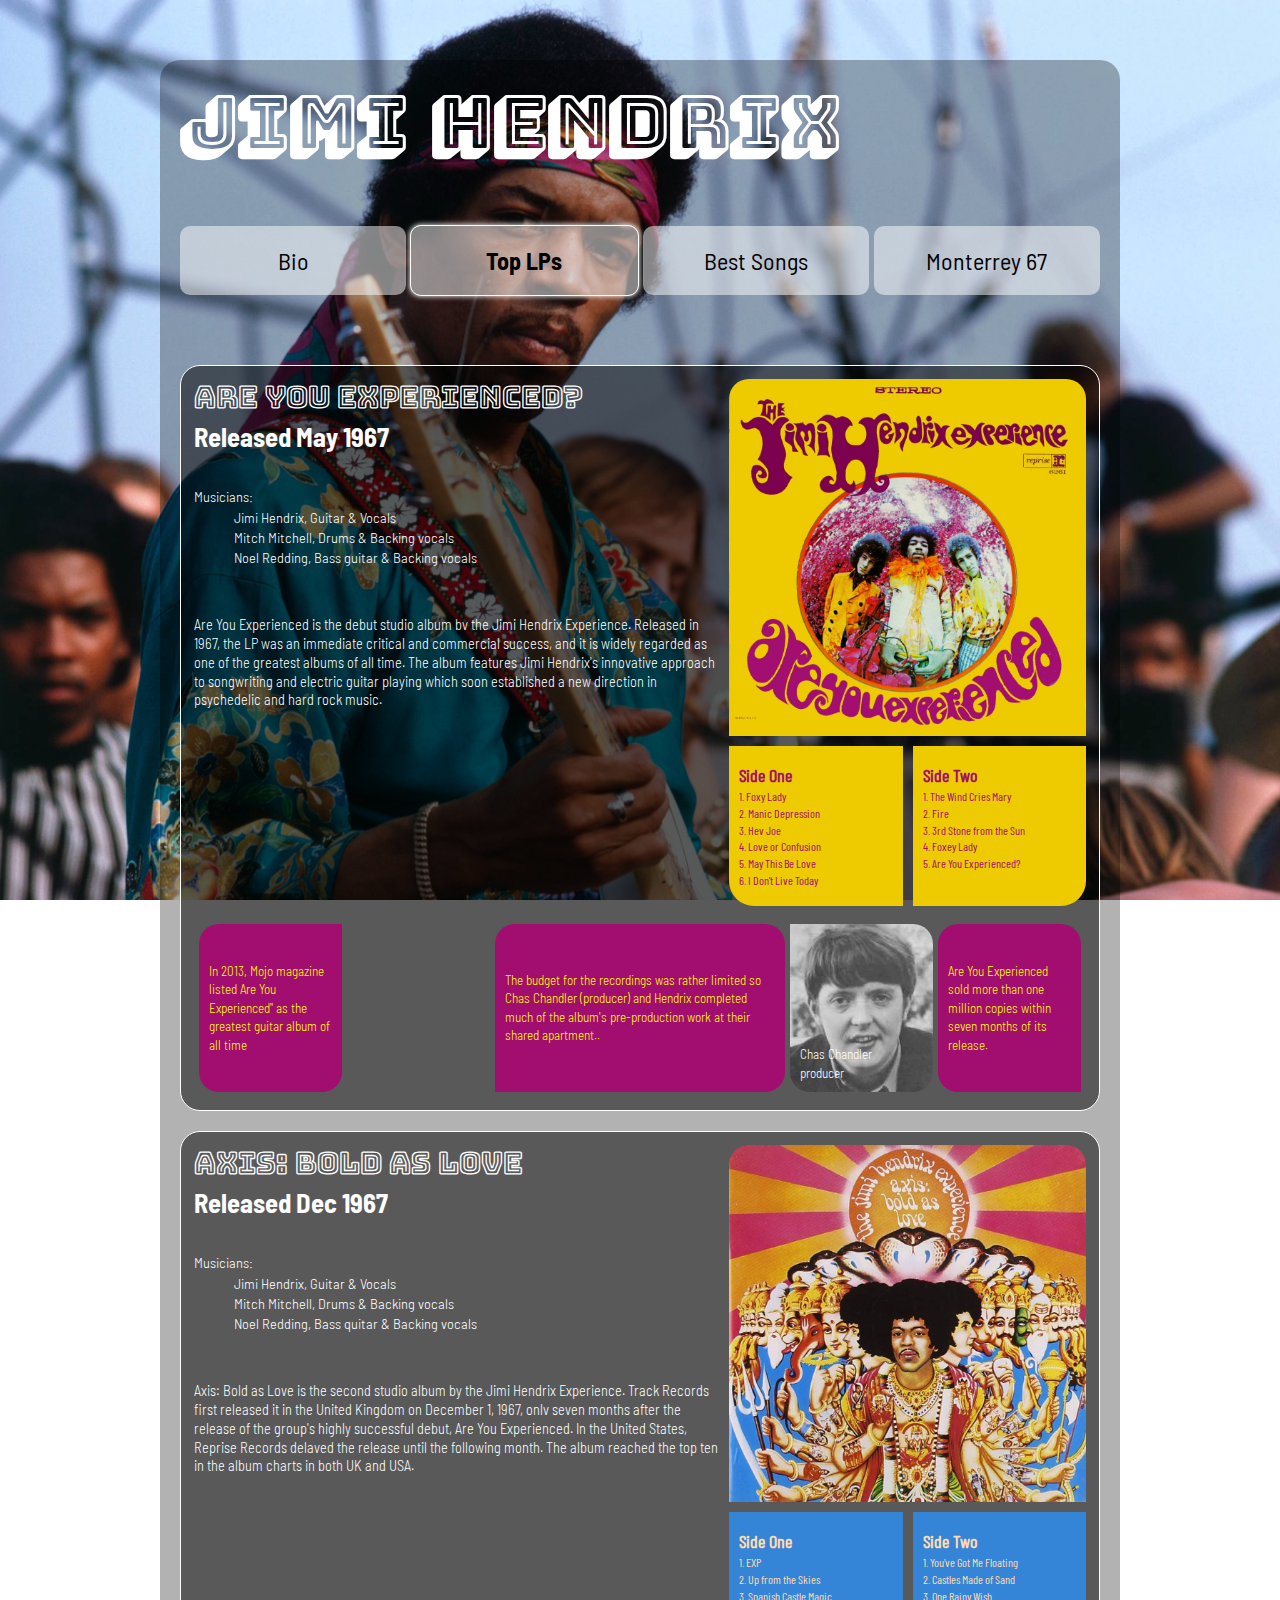
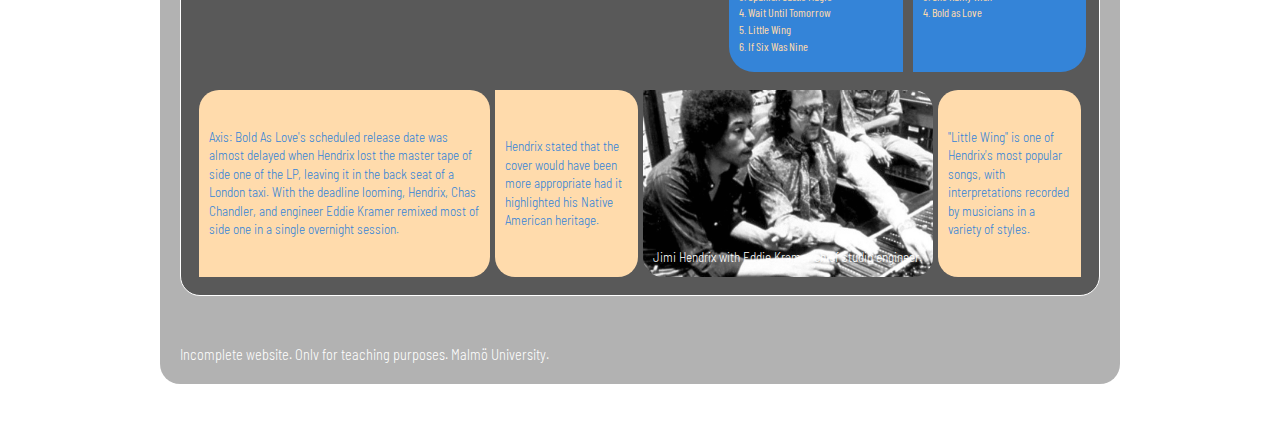
==== commit 364f0e5d: "hela webbsidan klar" ====
--- a/index.html
+++ b/index.html
@@ -15,18 +15,10 @@
         </header>
 
         <nav>
-            <div>
-                <a href="#">Bio</a>
-            </div>
-            <div>
-                <a href="#"><span>Top LPs</span></a>
-            </div>
-            <div>
-                <a href="#">Best Songs</a>
-            </div>
-            <div>
-                <a href="#">Monterrey 67</a>
-            </div>
+            <a href="#">Bio</a>
+            <a href="#">Top LPs</a>
+            <a href="#">Best Songs</a>
+            <a href="#">Monterrey 67</a>
         </nav>
 
         <section>
@@ -60,11 +52,9 @@
                 </div>
 
 
-                <div class="grid_one">
+                <div class="grid_one" id="yellow">
                     <div>
-                        <!-- bild här eller i css jag vet inte än-->
-                        <!--<img src="./bilder/are_you_experienced.jpg" alt="">-->
-                        <img src="bilder/are_you_experienced.jpg" alt="Are you experienced album cover">
+                        <img src="bilder/jpeg-optimizer_are_you_experienced.jpg" alt="Are you experienced album cover">
                         <img src="bilder/groupphoto.jpg" alt="Group photo of The Jimi Hendrix Experience">
                     </div>
                     <div>
@@ -102,7 +92,6 @@
                     </p>
                 </div>
                 <div>
-                    <!--eventuellt bild här är inte säker om jag ska ha den här eller i css-->
                     <p>Chas Chandler <br>producer</br></p>
                 </div>
                 <div>
@@ -144,9 +133,8 @@
 
                 <div class="grid_one" id="blue">
                     <div>
-                        <!--bild här eller i css vet inte än-->
-                        <img src="./bilder/axis.jpg" alt="">
-                        <img src="bilder/axistwo.jpg" alt="">
+                        <img src="./bilder/jpeg-optimizer_axis.jpg" alt="">
+                        <img src="bilder/jpeg-optimizer_axistwo.jpg" alt="">
                     </div>
                     <div>
                         <ul>
@@ -183,7 +171,6 @@
                         American heritage.</p>
                 </div>
                 <div>
-                    <!--eventuellt bild här eller i css inte säker än-->
                     <p>Jimi Hendrix with Eddie Kramer chief studio engineer. </p>
                 </div>
                 <div>
--- a/index.css
+++ b/index.css
@@ -3,18 +3,28 @@
 }
 
 @font-face {
-    font-family: barlow_condesed;
-    src: url("./fonts/Barlow_Condensed/BarlowCondensed-Black.ttf");
+    font-family: barlow_condensed;
+    src: url("./fonts/Barlow_Condensed/BarlowCondensed-Regular.ttf");
+}
+
+@font-face {
+    font-family: barlow_condensed_;
+    src: url("./fonts/Barlow_Condensed/BarlowCondensed-Bold.ttf");
 }
 
 @font-face {
     font-family: barlow_semi;
-    src: url("./fonts/Barlow_Semi_Condensed/BarlowSemiCondensed-Black.ttf");
-}
-
-@font-face {
-    font-family: barlow_semi_regular;
     src: url("./fonts/Barlow_Semi_Condensed/BarlowSemiCondensed-Regular.ttf");
+}
+
+@font-face {
+    font-family: barlow_semi_light;
+    src: url("./fonts/Barlow_Semi_Condensed/BarlowSemiCondensed-Light.ttf");
+}
+
+@font-face {
+    font-family: barlow_semi_bold;
+    src: url("./fonts/Barlow_Semi_Condensed/BarlowSemiCondensed-Bold.ttf");
 }
 
 @font-face {
@@ -37,14 +47,13 @@
 
 main {
     background-color: rgb(0, 0, 0, 0.3);
-    max-width: 1200px;
-    margin-left: 60px;
-    margin-right: 60px;
+    max-width: 80vw;
+    margin-left: auto;
+    margin-right: auto;
     margin-top: 60px;
     margin-bottom: 60px;
     border-radius: 20px;
     padding: 20px 20px 5px 20px;
-
 }
 
 h1 {
@@ -57,86 +66,82 @@
 
 a {
     text-decoration: none;
-    display: block;
-    padding-top: 20px;
-    padding-bottom: 20px;
-    padding-left: 30px;
-    padding-right: 30px;
     font-size: 2vw;
     color: black;
+    background-color: rgba(255, 255, 255, 0.5);
+    border-radius: 10px;
+    padding: 1.7vw;
+
+    flex-grow: 1;
+    flex-basis: 0;
+    flex-shrink: 0;
+    text-align: center;
+    font-family: barlow_semi;
 }
 
 h2 {
     font-family: bungee_outline;
     margin: 0;
     color: white;
-    font-size: 3vw;
+    font-size: 2.5vw;
 }
 
 h3 {
     margin: 0;
     margin-top: 5px;
     color: white;
-    font-size: 2vw;
+    font-size: 2.2vw;
+    font-family: barlow_semi_bold;
 }
 
 p {
-    font-size: 1vw;
-    line-height: 1.4;
-    font-family: barlow_semi_regular;
-    font-weight: lighter;
+    font-size: 1.2vw;
+    line-height: 1.3;
+    font-family: barlow_semi_light;
+    text-align: left;
 }
 
 ul {
     list-style: none;
-    font-size: 1vw;
+    font-size: 1.2vw;
     line-height: 1.4;
+    font-family: barlow_semi_light;
 }
 
 nav {
     display: flex;
     align-items: center;
     justify-content: center;
+    flex-wrap: nowrap;
 
     gap: 5px;
     margin-bottom: 70px;
 }
 
-nav div:nth-child(2) {
+nav a:nth-child(2) {
     outline: 1px solid white;
-    box-shadow: 1px 1px 1px 1px rgba(255, 255, 255, 0.8);
-}
-
-nav div:nth-child(1):hover {
+    box-shadow: 0px 0px 5px 2px rgba(255, 255, 255, 0.8);
+    font-family: barlow_semi_bold;
+}
+
+nav a:nth-child(1):hover {
     background-color: rgba(0, 0, 0, 0.5);
-}
-
-nav div:nth-child(2) a:hover {
-    color: black;
-}
-
-nav div:nth-child(3):hover {
+    color: white;
+}
+
+nav a:nth-child(3):hover {
     background-color: rgba(0, 0, 0, 0.5);
-}
-
-nav div:nth-child(4):hover {
+    color: white;
+}
+
+nav a:nth-child(4):hover {
     background-color: rgba(0, 0, 0, 0.5);
-}
-
-nav div a:hover {
-    color: white;
-}
-
-nav div {
-    background-color: rgba(255, 255, 255, 0.5);
-    flex-grow: 1;
-    flex-basis: 0;
-    border-radius: 10px;
-    text-align: center;
+    color: white;
 }
 
 span {
     font-weight: bold;
+    font-size: 1.5vw;
 }
 
 section {
@@ -163,10 +168,10 @@
 .flex {
     display: flex;
     flex-direction: column;
-    gap: 40px;
+    gap: 20px;
     flex-grow: 1;
     flex-basis: 0;
-    margin-right: 20px;
+    margin-right: 10px;
 }
 
 .flex p {
@@ -188,7 +193,11 @@
 }
 
 .grid_one div>ul {
-    padding: 10px;
+    padding-top: 5px;
+    padding-bottom: 5px;
+    padding-left: 10px;
+    font-family: barlow_condensed;
+    font-size: 1vw;
 }
 
 .grid_one div {
@@ -224,6 +233,8 @@
 .grid_one div:nth-child(1) {
     grid-column: 1 / 3;
     background-color: transparent;
+    aspect-ratio: 1;
+    overflow: hidden;
 }
 
 .grid_one div:nth-child(2) {
@@ -235,14 +246,22 @@
     grid-column: 2 / 3;
 }
 
+#yellow div:nth-child(2) {
+    color: rgb(162, 14, 112);
+}
+
+#yellow div:nth-child(3) {
+    color: rgb(162, 14, 112);
+}
+
 #blue div:nth-child(2) {
     background-color: rgb(52, 132, 216);
-    color: beige;
+    color: rgb(255, 219, 172);
 }
 
 #blue div:nth-child(3) {
     background-color: rgb(52, 132, 216);
-    color: beige;
+    color: rgb(255, 219, 172);
 }
 
 img {
@@ -268,13 +287,13 @@
     align-items: center;
 
     padding: 25px 10px 25px 10px;
-    font-size: 1vw;
-    background-color: purple;
+    background-color: rgb(162, 14, 112);
 }
 
 .grid_two div p {
     text-align: left;
     line-height: 1.4;
+    font-size: 1.1vw;
 }
 
 .grid_two div:nth-child(1) {
@@ -288,8 +307,8 @@
 
 .grid_two div:nth-child(3) {
     border-radius: 0 20px 20px 20px;
-    color: grey;
-    align-items: end;
+    color: white;
+    align-items: flex-end;
 
     background-image: url("./bilder/chas_chandler.jpg");
     background-position: center;
@@ -299,6 +318,8 @@
 
 .grid_two div:nth-child(3)>p {
     margin: 0;
+    position: relative;
+    top: 15px;
 }
 
 .grid_two div:nth-child(4) {
@@ -314,7 +335,7 @@
     gap: 5px;
 
     background-color: transparent;
-    color: skyblue;
+    color: rgb(52, 132, 216);
 }
 
 .grid_three div {
@@ -322,13 +343,13 @@
     align-items: center;
 
     padding: 25px 10px 25px 10px;
-    font-size: 1vw;
-    background-color: beige;
+    background-color: rgb(255, 219, 172);
 }
 
 .grid_three div p {
     text-align: left;
     line-height: 1.4;
+    font-size: 1.1vw;
 }
 
 .grid_three div:nth-child(1) {
@@ -344,7 +365,7 @@
     grid-column: 4 / span 2;
     align-items: end;
 
-    color: grey;
+    color: white;
     border-radius: 0 20px 20px 20px;
 
     background-image: url("bilder/eddie.png");
@@ -357,58 +378,168 @@
     border-radius: 20px 20px 0 20px;
 }
 
+.grid_three div:nth-child(3)>p {
+    margin: 0;
+    position: relative;
+    top: 15px;
+}
+
 footer {
     margin: 50px 0 0 0;
     color: white;
+
+}
+
+@media (min-width: 800px) and (max-width: 900px) {
+
+    p {
+        font-size: 11px;
+    }
+
+    .flex {
+        gap: 20px;
+    }
+
+    .grid_three div p {
+        font-size: 10px;
+    }
+
+    .grid_two div p {
+        font-size: 10px;
+    }
+}
+
+@media (min-width: 1200px) {
+
+    main {
+        max-width: 960px;
+    }
+
+    h1 {
+        font-size: 72px;
+    }
+
+    a {
+        font-size: 24px;
+        padding: 20px;
+    }
+
+    h2 {
+        font-size: 30px;
+    }
+
+    h3 {
+        font-size: 26.5px;
+    }
+
+    ul {
+        font-size: 14.5px;
+    }
+
+    p {
+        font-size: 14.4px;
+    }
+
+    span {
+        font-size: 18px;
+    }
+
+    .grid_one div>ul {
+        font-size: 12px;
+    }
+
+    .grid_two div p {
+        font-size: 13.2px;
+    }
+
+    .grid_three div p {
+        font-size: 13.2px;
+    }
+
+
+    .grid_three div:nth-child(3)>p {
+        white-space: nowrap;
+    }
+
 }
 
 /* mobile */
 
 @media (max-width: 500px) {
 
+    body {
+        background-image: url(./bilder/jimihendrix.jpg);
+        background-position: 70%;
+        background-size: cover;
+    }
+
     main {
-        background-color: rgba(0, 0, 0, 0);
+        background-color: rgba(0, 0, 0, 0.3);
         margin-left: 0;
         margin-right: 0;
+        margin-bottom: 0;
+        margin-top: 0;
+        max-width: 500px;
     }
 
     section {
         padding: 10px;
     }
 
-
     h1 {
-        font-size: 64px;
+        font-size: 14vw;
         text-align: center;
     }
 
     h2 {
-        font-size: 36px;
+        font-size: 7vw;
     }
 
     h3 {
-        font-size: 24px;
+        font-size: 5vw;
+    }
+
+    a {
+        font-size: 3vw;
+        padding: 2.5vw;
     }
 
     img {
         border-radius: 20px 0 0 20px;
     }
 
-    .grid_one ul {
-        font-size: 13px;
+    span {
+        font-size: 4vw;
+    }
+
+    footer p {
+        font-size: 16px;
+        margin: 0;
+    }
+
+    .grid_one div>ul {
+        font-size: 3.5vw;
     }
 
     .grid_one {
         gap: 7px;
     }
 
+    .grid_one>div:hover>img:nth-of-type(1) {
+        opacity: 1;
+    }
+
+    .grid_one>div:hover>img:nth-of-type(2) {
+        opacity: 0;
+    }
+
     .flex p {
-        font-size: 16px;
+        font-size: 4vw;
         text-align: left;
     }
 
     .flex ul {
-        font-size: 16px;
+        font-size: 4vw;
         text-align: left;
     }
 
@@ -418,8 +549,12 @@
     }
 
     .flex {
-        gap: 0;
+        gap: 10px;
         margin-right: 0;
+    }
+
+    .flex div:first-child {
+        margin-bottom: 15px;
     }
 
     .grid_two {
@@ -427,8 +562,8 @@
         margin: 0;
     }
 
-    .grid_two p {
-        font-size: 14px;
+    .grid_two div p {
+        font-size: 3vw;
     }
 
     .grid_two div:nth-child(2) {
@@ -451,8 +586,8 @@
         padding: 0;
     }
 
-    .grid_three p {
-        font-size: 14px;
+    .grid_three div p {
+        font-size: 3vw;
     }
 
     .grid_three div:nth-child(3) {
